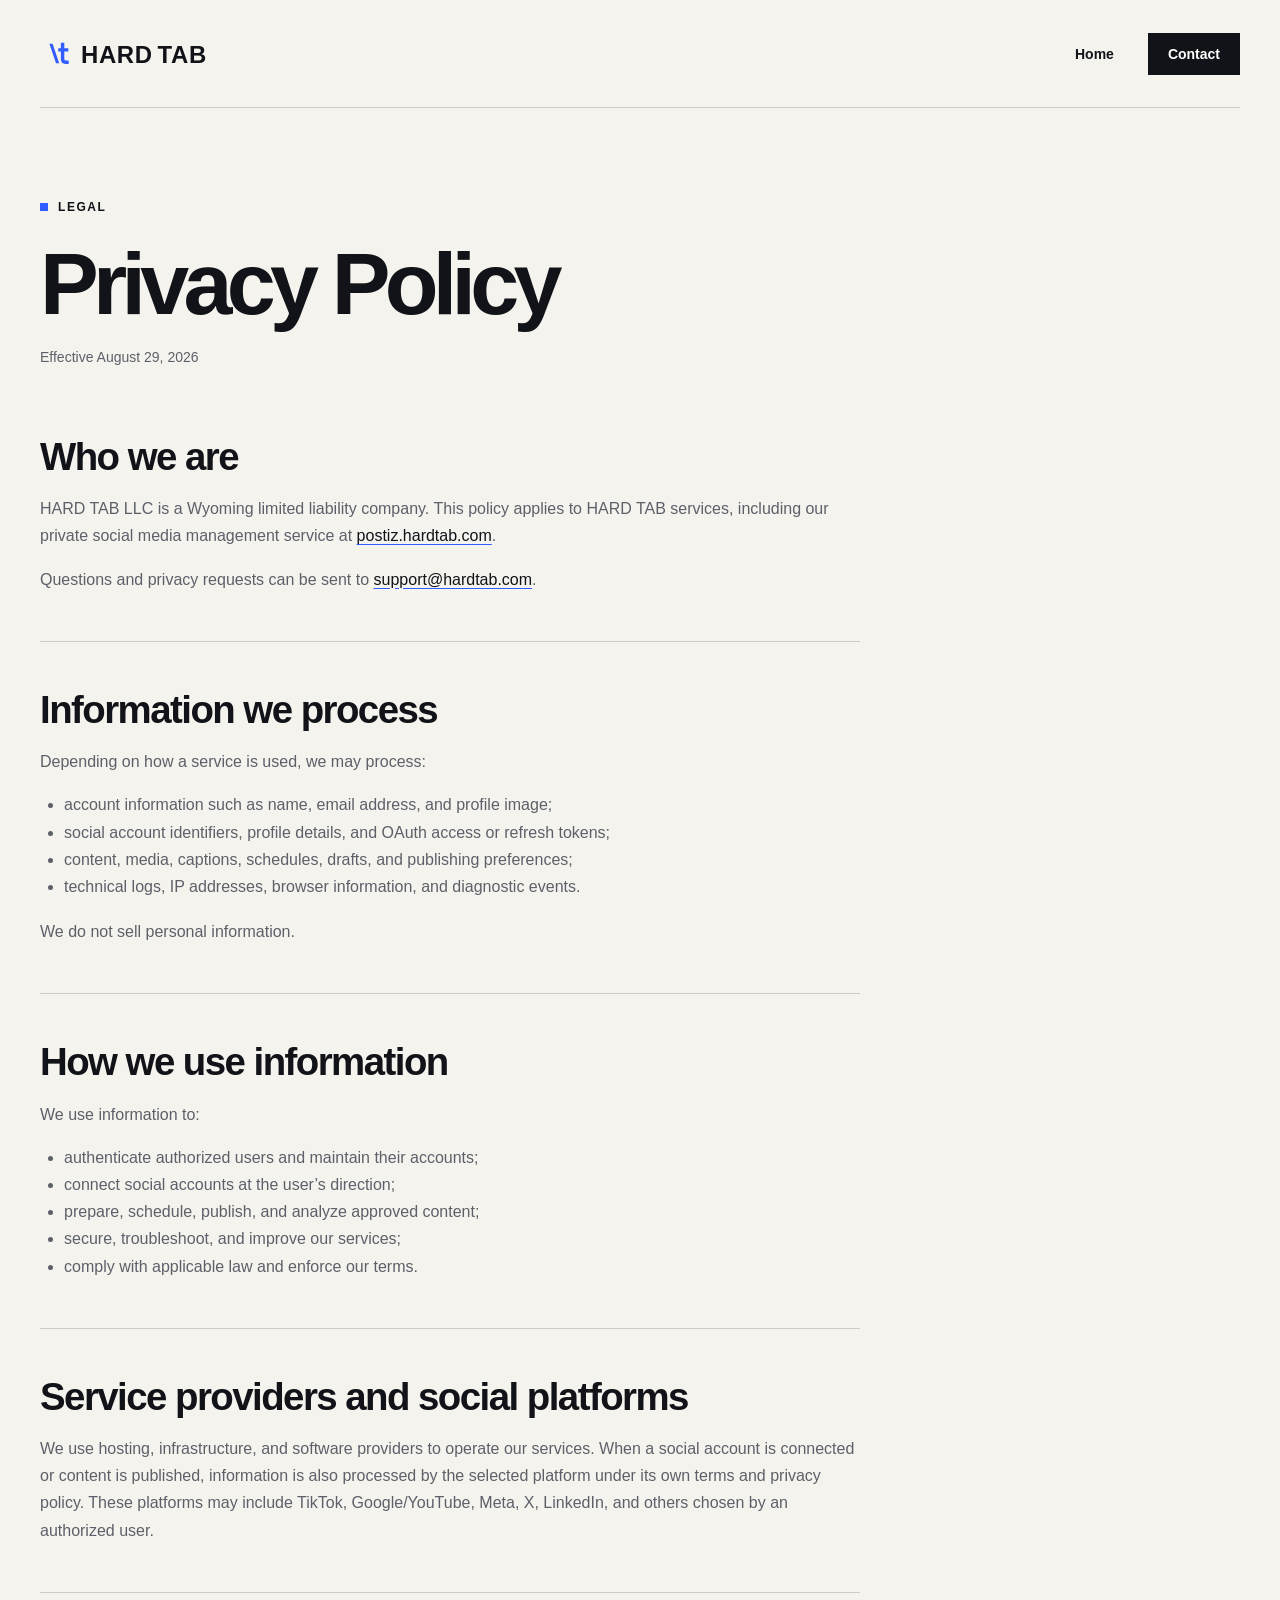
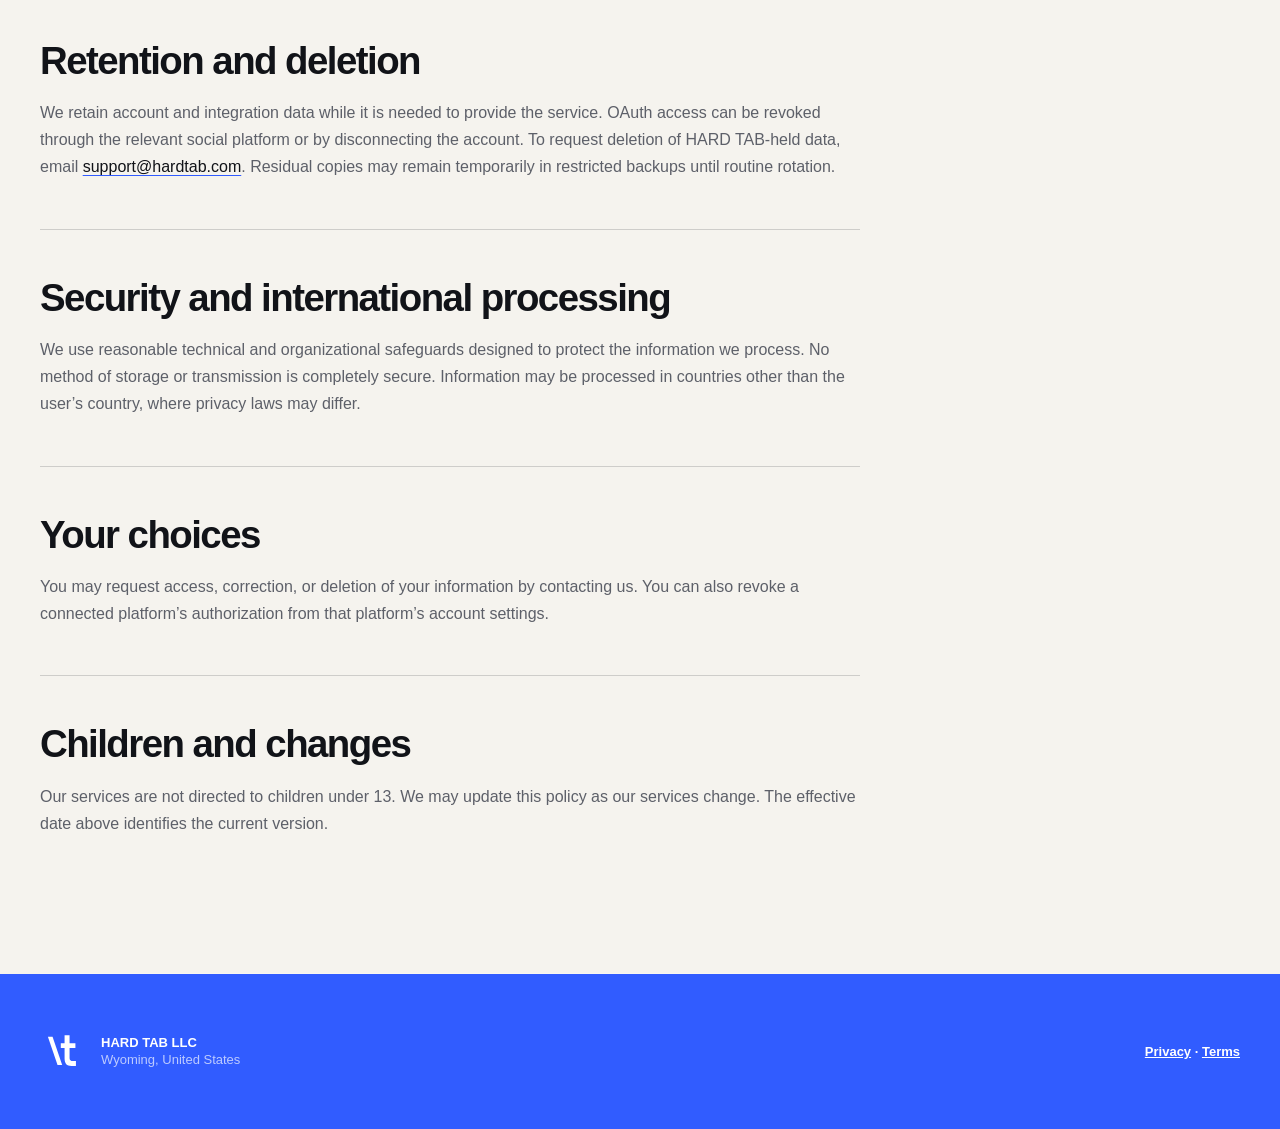
==== privacy.html @ 02606b8a "Add privacy policy and terms pages" ====
<!doctype html>
<html lang="en">
  <head>
    <meta charset="utf-8" />
    <meta name="viewport" content="width=device-width, initial-scale=1" />
    <meta name="theme-color" content="#f5f3ee" />
    <meta
      name="description"
      content="Privacy Policy for HARD TAB services, including the private Postiz social media management service."
    />
    <title>Privacy Policy — HARD TAB</title>
    <link rel="canonical" href="https://hardtab.com/privacy" />
    <link rel="icon" type="image/png" sizes="32x32" href="assets/favicon-32.png" />
    <link rel="stylesheet" href="styles.css" />
  </head>
  <body>
    <a class="skip-link" href="#main">Skip to content</a>

    <header class="site-header">
      <a class="brand" href="/" aria-label="HARD TAB home">
        <img src="assets/hard-tab-logo.svg" alt="HARD TAB" width="210" height="60" />
      </a>
      <nav aria-label="Main navigation">
        <a href="/">Home</a>
        <a class="nav-contact" href="mailto:support@hardtab.com">Contact</a>
      </nav>
    </header>

    <main id="main" class="legal-page">
      <p class="eyebrow"><span></span> Legal</p>
      <h1>Privacy Policy</h1>
      <p class="legal-updated">Effective August 29, 2026</p>

      <div class="legal-content">
        <section>
          <h2>Who we are</h2>
          <p>
            HARD TAB LLC is a Wyoming limited liability company. This policy applies to
            HARD TAB services, including our private social media management service at
            <a href="https://postiz.hardtab.com">postiz.hardtab.com</a>.
          </p>
          <p>
            Questions and privacy requests can be sent to
            <a href="mailto:support@hardtab.com">support@hardtab.com</a>.
          </p>
        </section>

        <section>
          <h2>Information we process</h2>
          <p>Depending on how a service is used, we may process:</p>
          <ul>
            <li>account information such as name, email address, and profile image;</li>
            <li>social account identifiers, profile details, and OAuth access or refresh tokens;</li>
            <li>content, media, captions, schedules, drafts, and publishing preferences;</li>
            <li>technical logs, IP addresses, browser information, and diagnostic events.</li>
          </ul>
          <p>We do not sell personal information.</p>
        </section>

        <section>
          <h2>How we use information</h2>
          <p>We use information to:</p>
          <ul>
            <li>authenticate authorized users and maintain their accounts;</li>
            <li>connect social accounts at the user&rsquo;s direction;</li>
            <li>prepare, schedule, publish, and analyze approved content;</li>
            <li>secure, troubleshoot, and improve our services;</li>
            <li>comply with applicable law and enforce our terms.</li>
          </ul>
        </section>

        <section>
          <h2>Service providers and social platforms</h2>
          <p>
            We use hosting, infrastructure, and software providers to operate our services.
            When a social account is connected or content is published, information is also
            processed by the selected platform under its own terms and privacy policy. These
            platforms may include TikTok, Google/YouTube, Meta, X, LinkedIn, and others chosen
            by an authorized user.
          </p>
        </section>

        <section>
          <h2>Retention and deletion</h2>
          <p>
            We retain account and integration data while it is needed to provide the service.
            OAuth access can be revoked through the relevant social platform or by disconnecting
            the account. To request deletion of HARD TAB-held data, email
            <a href="mailto:support@hardtab.com">support@hardtab.com</a>. Residual copies may
            remain temporarily in restricted backups until routine rotation.
          </p>
        </section>

        <section>
          <h2>Security and international processing</h2>
          <p>
            We use reasonable technical and organizational safeguards designed to protect the
            information we process. No method of storage or transmission is completely secure.
            Information may be processed in countries other than the user&rsquo;s country, where
            privacy laws may differ.
          </p>
        </section>

        <section>
          <h2>Your choices</h2>
          <p>
            You may request access, correction, or deletion of your information by contacting
            us. You can also revoke a connected platform&rsquo;s authorization from that platform&rsquo;s
            account settings.
          </p>
        </section>

        <section>
          <h2>Children and changes</h2>
          <p>
            Our services are not directed to children under 13. We may update this policy as
            our services change. The effective date above identifies the current version.
          </p>
        </section>
      </div>
    </main>

    <footer>
      <img src="assets/hard-tab-icon.svg" alt="" width="44" height="44" />
      <p>HARD TAB LLC<br /><span>Wyoming, United States</span></p>
      <p class="legal-links"><a href="/privacy">Privacy</a> · <a href="/terms">Terms</a></p>
    </footer>
  </body>
</html>
---- styles.css ----
:root {
  --cobalt: #315cff;
  --ink: #111318;
  --paper: #f5f3ee;
  --white: #fff;
  --line: rgba(17, 19, 24, 0.17);
  --muted: #5d6069;
  --page: min(1200px, calc(100vw - 48px));
}

* {
  box-sizing: border-box;
}

html {
  scroll-behavior: smooth;
}

body {
  margin: 0;
  overflow-x: hidden;
  color: var(--ink);
  background: var(--paper);
  font-family: Arial, Helvetica, sans-serif;
  -webkit-font-smoothing: antialiased;
}

a {
  color: inherit;
}

.skip-link {
  position: fixed;
  top: 12px;
  left: 12px;
  z-index: 100;
  padding: 12px 16px;
  color: var(--white);
  background: var(--ink);
  transform: translateY(-180%);
}

.skip-link:focus {
  transform: none;
}

.site-header,
.hero,
.work,
.statement,
footer {
  width: var(--page);
  margin-inline: auto;
}

.site-header {
  display: flex;
  align-items: center;
  justify-content: space-between;
  min-height: 108px;
  border-bottom: 1px solid var(--line);
}

.brand {
  display: block;
  width: 184px;
  line-height: 0;
}

.brand img {
  width: 100%;
  height: auto;
}

nav {
  display: flex;
  align-items: center;
  gap: 34px;
  font-size: 14px;
  font-weight: 700;
}

nav a {
  text-decoration: none;
}

nav a:not(.nav-contact):hover {
  color: var(--cobalt);
}

.nav-contact {
  padding: 12px 19px;
  color: var(--white);
  background: var(--ink);
  border: 1px solid var(--ink);
  transition: background 160ms ease, color 160ms ease;
}

.nav-contact:hover {
  color: var(--ink);
  background: transparent;
}

.hero {
  display: grid;
  grid-template-columns: 1.08fr 0.92fr;
  align-items: center;
  gap: 76px;
  min-height: 690px;
  padding-block: 72px;
}

.eyebrow,
.section-number,
.card-number {
  margin: 0;
  font-size: 12px;
  font-weight: 800;
  letter-spacing: 0.13em;
  text-transform: uppercase;
}

.eyebrow {
  display: flex;
  align-items: center;
  gap: 10px;
  margin-bottom: 30px;
}

.eyebrow span {
  display: inline-block;
  width: 8px;
  height: 8px;
  background: var(--cobalt);
}

h1 {
  max-width: 760px;
  margin: 0;
  font-size: clamp(58px, 6.1vw, 94px);
  line-height: 0.92;
  letter-spacing: -0.065em;
}

h1 em {
  color: var(--cobalt);
  font-style: normal;
}

.hero-intro {
  max-width: 610px;
  margin: 32px 0 0;
  color: var(--muted);
  font-size: clamp(18px, 1.65vw, 22px);
  line-height: 1.5;
}

.hero-actions {
  display: flex;
  gap: 12px;
  margin-top: 38px;
}

.button {
  display: inline-flex;
  align-items: center;
  justify-content: space-between;
  min-width: 188px;
  padding: 17px 19px;
  border: 1px solid var(--ink);
  font-size: 14px;
  font-weight: 800;
  text-decoration: none;
  transition: transform 160ms ease, box-shadow 160ms ease;
}

.button:hover {
  transform: translate(-3px, -3px);
  box-shadow: 3px 3px 0 var(--ink);
}

.button-primary {
  color: var(--white);
  background: var(--cobalt);
  border-color: var(--cobalt);
}

.button-primary:hover {
  box-shadow: 3px 3px 0 var(--ink);
}

.button-secondary {
  background: transparent;
}

.hero-mark {
  position: relative;
}

.hero-mark::before {
  position: absolute;
  inset: 10% -9% -8% 16%;
  content: "";
  background-image: radial-gradient(rgba(17, 19, 24, 0.35) 1px, transparent 1px);
  background-size: 17px 17px;
}

.mark-window {
  position: relative;
  z-index: 1;
  aspect-ratio: 0.96;
  overflow: hidden;
  color: var(--white);
  background: var(--ink);
  box-shadow: 16px 16px 0 var(--cobalt);
}

.window-bar {
  display: flex;
  gap: 6px;
  padding: 17px;
  border-bottom: 1px solid rgba(255, 255, 255, 0.16);
}

.window-bar i {
  width: 6px;
  height: 6px;
  background: rgba(255, 255, 255, 0.42);
  border-radius: 50%;
}

.mark-window img {
  display: block;
  width: 62%;
  height: auto;
  margin: 10% auto 0;
  filter: brightness(0) invert(1);
}

.mark-window p {
  position: absolute;
  right: 9%;
  bottom: 8%;
  left: 9%;
  display: flex;
  justify-content: space-between;
  margin: 0;
  color: rgba(255, 255, 255, 0.62);
  font-size: 10px;
  font-weight: 800;
  letter-spacing: 0.18em;
  text-transform: uppercase;
}

.work {
  padding: 116px 0 128px;
  border-top: 1px solid var(--line);
}

.section-heading {
  display: grid;
  grid-template-columns: 1fr 2fr;
  align-items: start;
  gap: 30px;
}

.section-number {
  padding-top: 13px;
  color: var(--cobalt);
}

h2 {
  margin: 0;
  font-size: clamp(48px, 5.3vw, 76px);
  line-height: 0.96;
  letter-spacing: -0.055em;
}

.service-grid {
  display: grid;
  grid-template-columns: repeat(3, 1fr);
  gap: 1px;
  margin-top: 76px;
  background: var(--line);
  border: 1px solid var(--line);
}

.service-grid article {
  min-height: 306px;
  padding: 30px;
  background: var(--paper);
  transition: color 180ms ease, background 180ms ease;
}

.service-grid article:hover {
  color: var(--white);
  background: var(--cobalt);
}

.card-number {
  color: var(--muted);
}

.service-grid article:hover .card-number {
  color: rgba(255, 255, 255, 0.64);
}

h3 {
  margin: 98px 0 16px;
  font-size: 24px;
  letter-spacing: -0.035em;
}

.service-grid article > p:last-child {
  max-width: 320px;
  margin: 0;
  color: var(--muted);
  font-size: 15px;
  line-height: 1.55;
}

.service-grid article:hover > p:last-child {
  color: rgba(255, 255, 255, 0.76);
}

.statement {
  position: relative;
  display: grid;
  grid-template-columns: 1.6fr 0.7fr;
  align-items: end;
  gap: 48px;
  padding: 98px 0;
  color: var(--white);
}

.statement::before {
  position: absolute;
  inset: 0 50%;
  z-index: -1;
  width: 100vw;
  content: "";
  background: var(--cobalt);
  transform: translateX(-50%);
}

.statement > p {
  max-width: 850px;
  margin: 0;
  font-size: clamp(38px, 4.6vw, 68px);
  font-weight: 800;
  line-height: 1.02;
  letter-spacing: -0.055em;
}

.statement a {
  padding-bottom: 8px;
  border-bottom: 1px solid rgba(255, 255, 255, 0.5);
  font-size: 15px;
  font-weight: 800;
  text-decoration: none;
}

footer {
  position: relative;
  display: grid;
  grid-template-columns: auto 1fr auto;
  align-items: center;
  gap: 17px;
  min-height: 156px;
  color: var(--white);
  border-top: 1px solid rgba(255, 255, 255, 0.24);
}

footer::before {
  position: absolute;
  inset: 0 50%;
  z-index: -1;
  width: 100vw;
  content: "";
  background: var(--cobalt);
  transform: translateX(-50%);
}

footer img {
  filter: brightness(0) invert(1);
}

footer p {
  margin: 0;
  font-size: 13px;
  font-weight: 800;
  line-height: 1.35;
}

footer p span {
  color: rgba(255, 255, 255, 0.68);
  font-weight: 400;
}

.copyright {
  color: rgba(255, 255, 255, 0.68);
  font-weight: 400;
}

.legal-links {
  text-align: right;
}

.legal-links a {
  color: inherit;
}

.legal-page {
  width: var(--page);
  min-height: 70vh;
  margin-inline: auto;
  padding: 92px 0 120px;
}

.legal-page h1 {
  max-width: none;
  font-size: clamp(54px, 7vw, 88px);
}

.legal-updated {
  margin: 24px 0 0;
  color: var(--muted);
  font-size: 14px;
}

.legal-content {
  max-width: 820px;
  margin-top: 72px;
}

.legal-content section + section {
  margin-top: 48px;
  padding-top: 48px;
  border-top: 1px solid var(--line);
}

.legal-content h2 {
  margin: 0 0 18px;
  font-size: clamp(28px, 3vw, 40px);
  line-height: 1.05;
  letter-spacing: -0.04em;
}

.legal-content p,
.legal-content li {
  color: var(--muted);
  font-size: 16px;
  line-height: 1.7;
}

.legal-content p {
  margin: 0 0 16px;
}

.legal-content ul {
  margin: 0 0 18px;
  padding-left: 24px;
}

.legal-content a {
  color: var(--ink);
  text-decoration-color: var(--cobalt);
  text-underline-offset: 3px;
}

@media (max-width: 850px) {
  :root {
    --page: min(100% - 32px, 680px);
  }

  .site-header {
    min-height: 88px;
  }

  .brand {
    width: 154px;
  }

  nav a:first-child {
    display: none;
  }

  .nav-contact {
    padding: 10px 15px;
  }

  .hero {
    grid-template-columns: 1fr;
    gap: 70px;
    min-height: 0;
    padding: 68px 0 100px;
  }

  h1 {
    font-size: clamp(52px, 13.5vw, 78px);
  }

  .hero-mark {
    width: calc(100% - 16px);
  }

  .hero-mark::before {
    inset: 10% -7% -8% 14%;
  }

  .section-heading {
    grid-template-columns: 1fr;
    gap: 25px;
  }

  .section-number {
    padding-top: 0;
  }

  .service-grid {
    grid-template-columns: 1fr;
    margin-top: 50px;
  }

  .service-grid article {
    min-height: 250px;
  }

  h3 {
    margin-top: 64px;
  }

  .statement {
    grid-template-columns: 1fr;
    align-items: start;
    gap: 56px;
    padding: 84px 0;
  }

  .legal-page {
    padding: 68px 0 96px;
  }

}

@media (max-width: 520px) {
  .hero-actions {
    flex-direction: column;
  }

  .button {
    width: 100%;
  }

  .work {
    padding: 88px 0 96px;
  }

  footer {
    grid-template-columns: auto 1fr;
  }

  .copyright {
    display: none;
  }
}

@media (prefers-reduced-motion: reduce) {
  html {
    scroll-behavior: auto;
  }

  *,
  *::before,
  *::after {
    transition-duration: 0.01ms !important;
  }
}
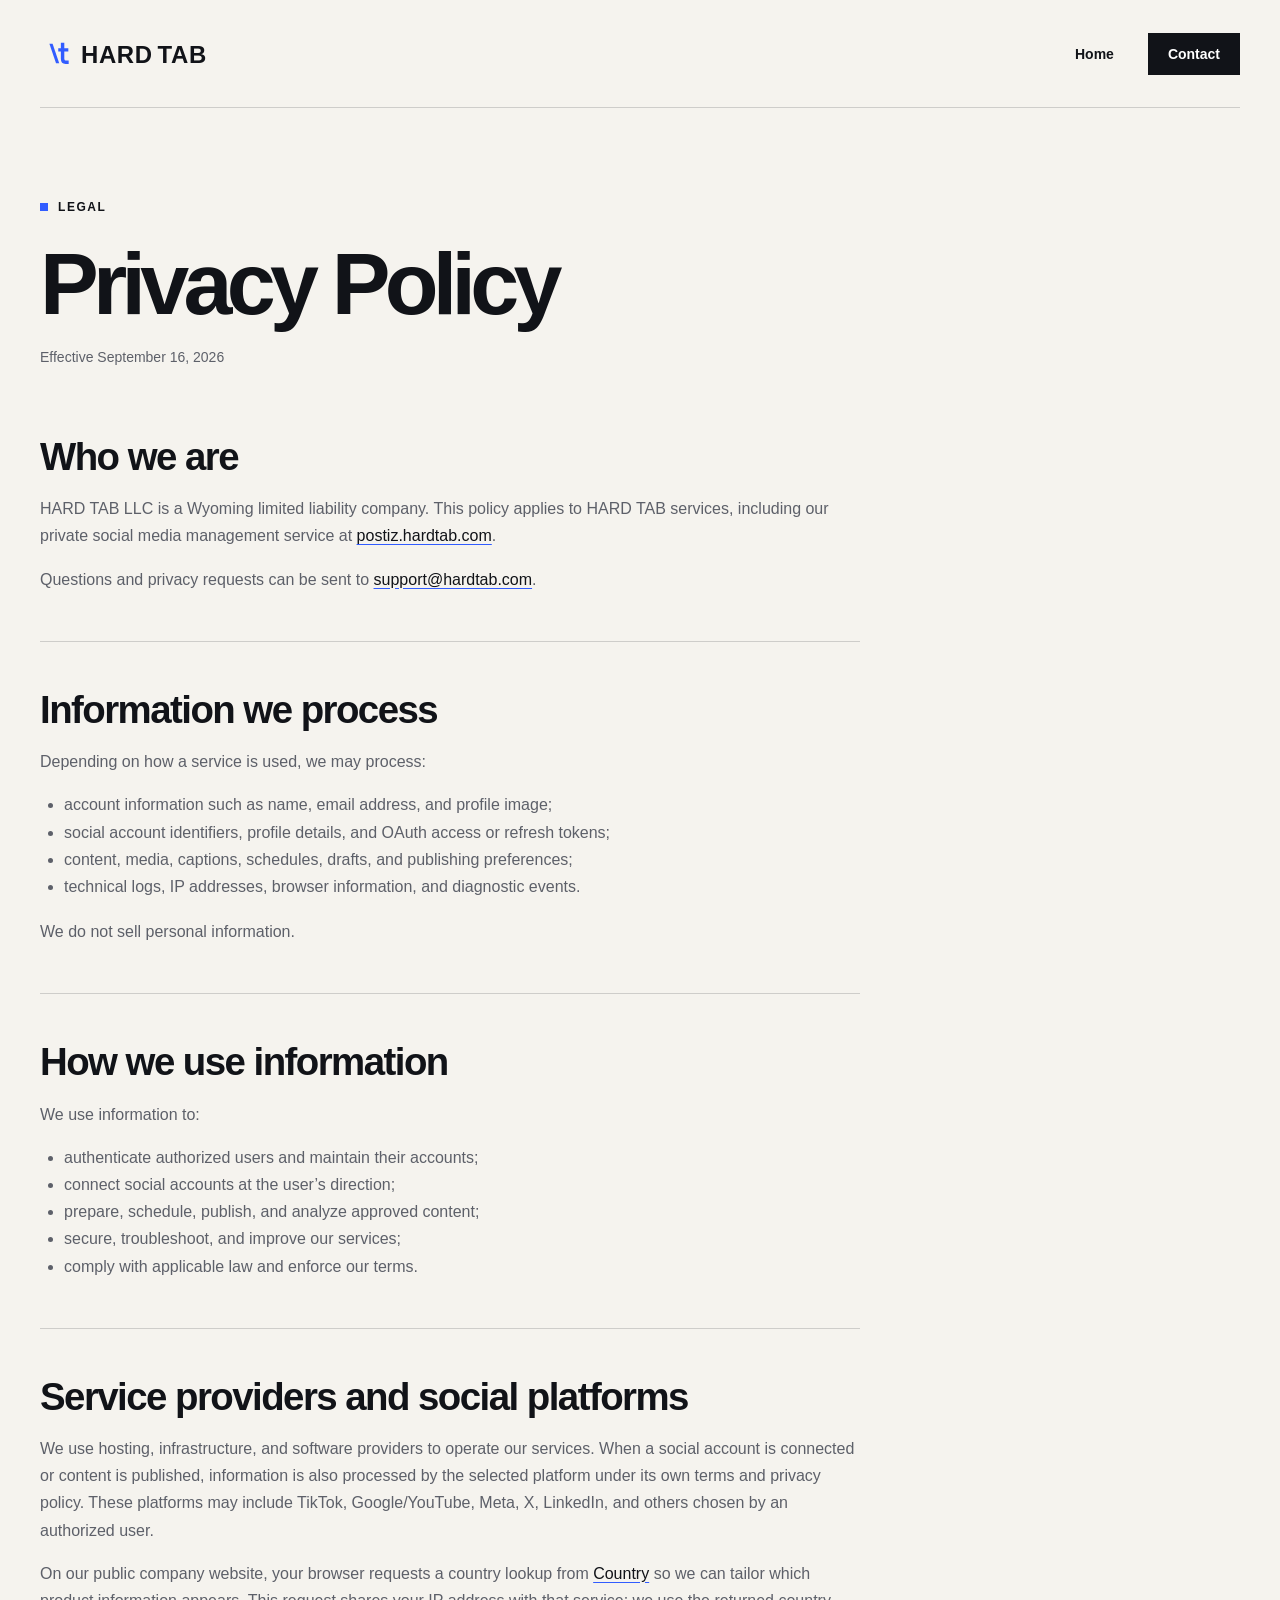
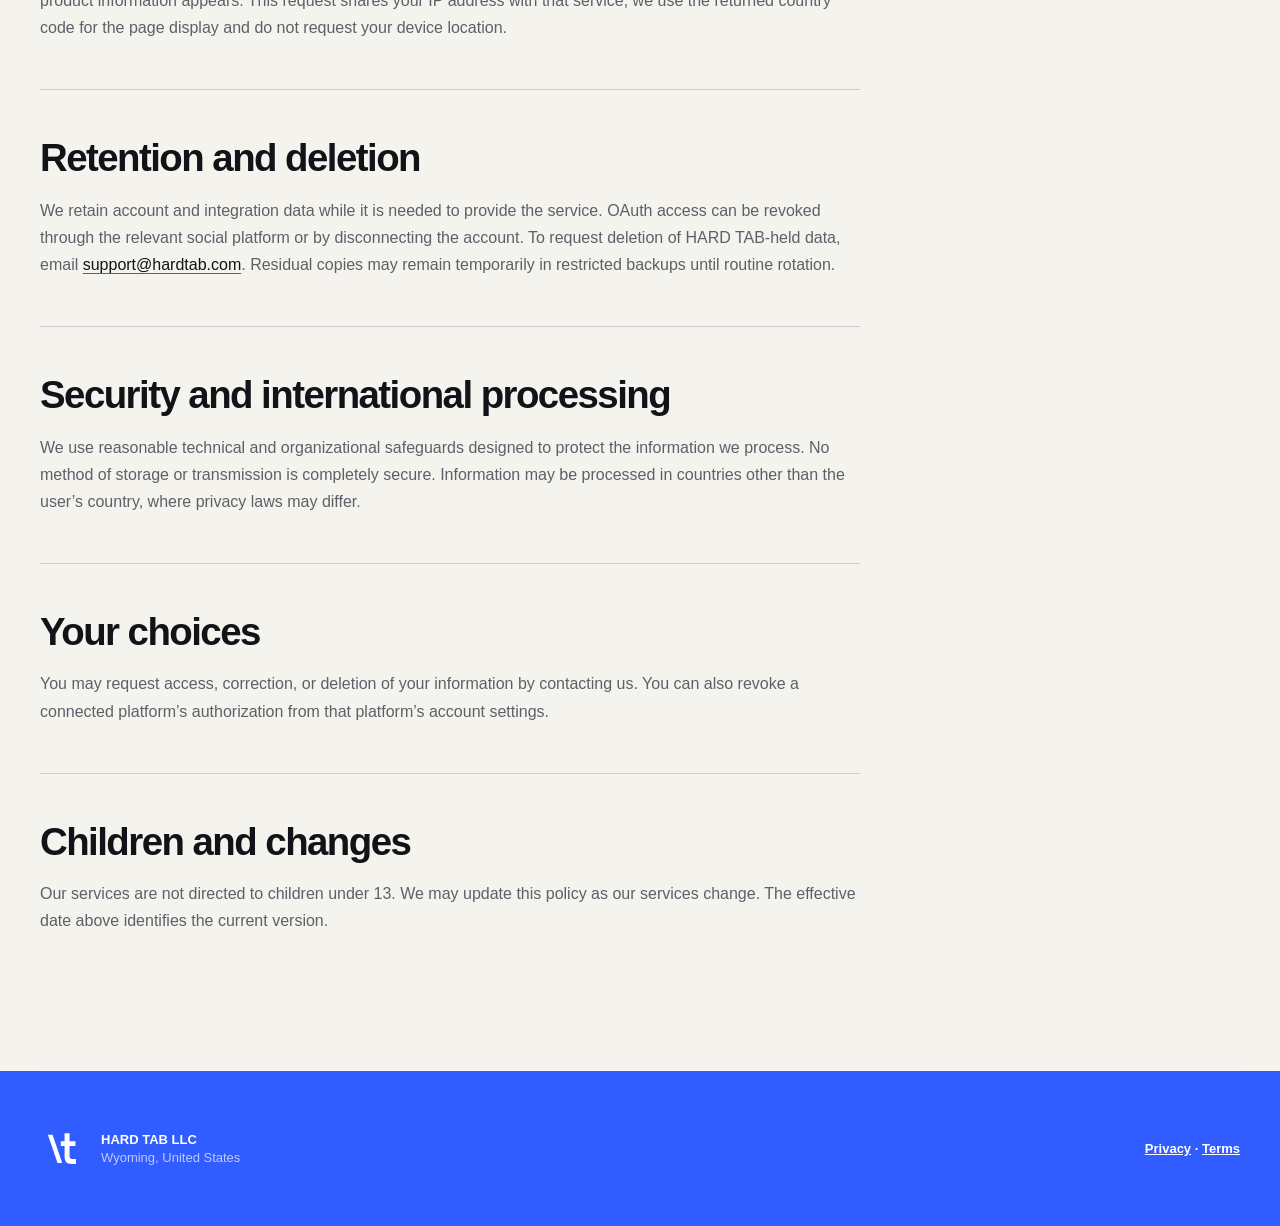
==== commit dce19501: "Hide SuperCheap for Thailand visitors by default" ====
--- a/privacy.html
+++ b/privacy.html
@@ -29,7 +29,7 @@
     <main id="main" class="legal-page">
       <p class="eyebrow"><span></span> Legal</p>
       <h1>Privacy Policy</h1>
-      <p class="legal-updated">Effective August 29, 2026</p>
+      <p class="legal-updated">Effective September 16, 2026</p>
 
       <div class="legal-content">
         <section>
@@ -77,6 +77,13 @@
             processed by the selected platform under its own terms and privacy policy. These
             platforms may include TikTok, Google/YouTube, Meta, X, LinkedIn, and others chosen
             by an authorized user.
+          </p>
+          <p>
+            On our public company website, your browser requests a country lookup from
+            <a href="https://country.is/">Country</a> so we can tailor which product
+            information appears. This request shares your IP address with that service;
+            we use the returned country code for the page display and do not request
+            your device location.
           </p>
         </section>
 
--- a/styles.css
+++ b/styles.css
@@ -46,6 +46,7 @@
 
 .site-header,
 .hero,
+.products,
 .work,
 .statement,
 footer {
@@ -274,6 +275,87 @@
   font-size: clamp(48px, 5.3vw, 76px);
   line-height: 0.96;
   letter-spacing: -0.055em;
+}
+
+.products {
+  padding: 112px 0 120px;
+  border-top: 1px solid var(--line);
+}
+
+.section-intro {
+  max-width: 660px;
+  margin: 28px 0 0;
+  color: var(--muted);
+  font-size: 18px;
+  line-height: 1.6;
+}
+
+.product-grid {
+  display: grid;
+  grid-template-columns: minmax(0, 1fr);
+  gap: 20px;
+  margin-top: 64px;
+}
+
+.product-grid.has-multiple-products {
+  grid-template-columns: repeat(2, minmax(0, 1fr));
+}
+
+.product-grid:not(.has-multiple-products) .product-card {
+  min-height: 320px;
+}
+
+.product-card {
+  display: flex;
+  flex-direction: column;
+  min-height: 390px;
+  padding: 36px;
+  background: var(--white);
+  border: 1px solid var(--line);
+  border-top: 5px solid var(--cobalt);
+}
+
+.product-category {
+  margin: 0;
+  color: var(--cobalt);
+  font-size: 12px;
+  font-weight: 800;
+  letter-spacing: 0.12em;
+  text-transform: uppercase;
+}
+
+.product-card h3 {
+  margin: 44px 0 18px;
+  font-size: clamp(38px, 4vw, 56px);
+  line-height: 1;
+  letter-spacing: -0.055em;
+}
+
+.product-card > p:not(.product-category) {
+  max-width: 470px;
+  margin: 0;
+  color: var(--muted);
+  font-size: 17px;
+  line-height: 1.65;
+}
+
+.product-card a {
+  display: inline-flex;
+  align-items: center;
+  justify-content: space-between;
+  gap: 20px;
+  width: fit-content;
+  margin-top: auto;
+  padding-top: 38px;
+  color: var(--cobalt);
+  font-size: 15px;
+  font-weight: 800;
+  text-decoration-thickness: 1px;
+  text-underline-offset: 5px;
+}
+
+.product-card a:hover {
+  color: var(--ink);
 }
 
 .service-grid {
@@ -481,7 +563,7 @@
     width: 154px;
   }
 
-  nav a:first-child {
+  nav a[href="#work"] {
     display: none;
   }
 
@@ -513,6 +595,16 @@
     gap: 25px;
   }
 
+  .product-grid,
+  .product-grid.has-multiple-products {
+    grid-template-columns: 1fr;
+    margin-top: 48px;
+  }
+
+  .product-card {
+    min-height: 350px;
+  }
+
   .section-number {
     padding-top: 0;
   }
@@ -556,6 +648,23 @@
     padding: 88px 0 96px;
   }
 
+  .products {
+    padding: 88px 0 96px;
+  }
+
+  .product-card {
+    min-height: 0;
+    padding: 28px;
+  }
+
+  .product-card h3 {
+    margin-top: 34px;
+  }
+
+  .product-card a {
+    padding-top: 42px;
+  }
+
   footer {
     grid-template-columns: auto 1fr;
   }
